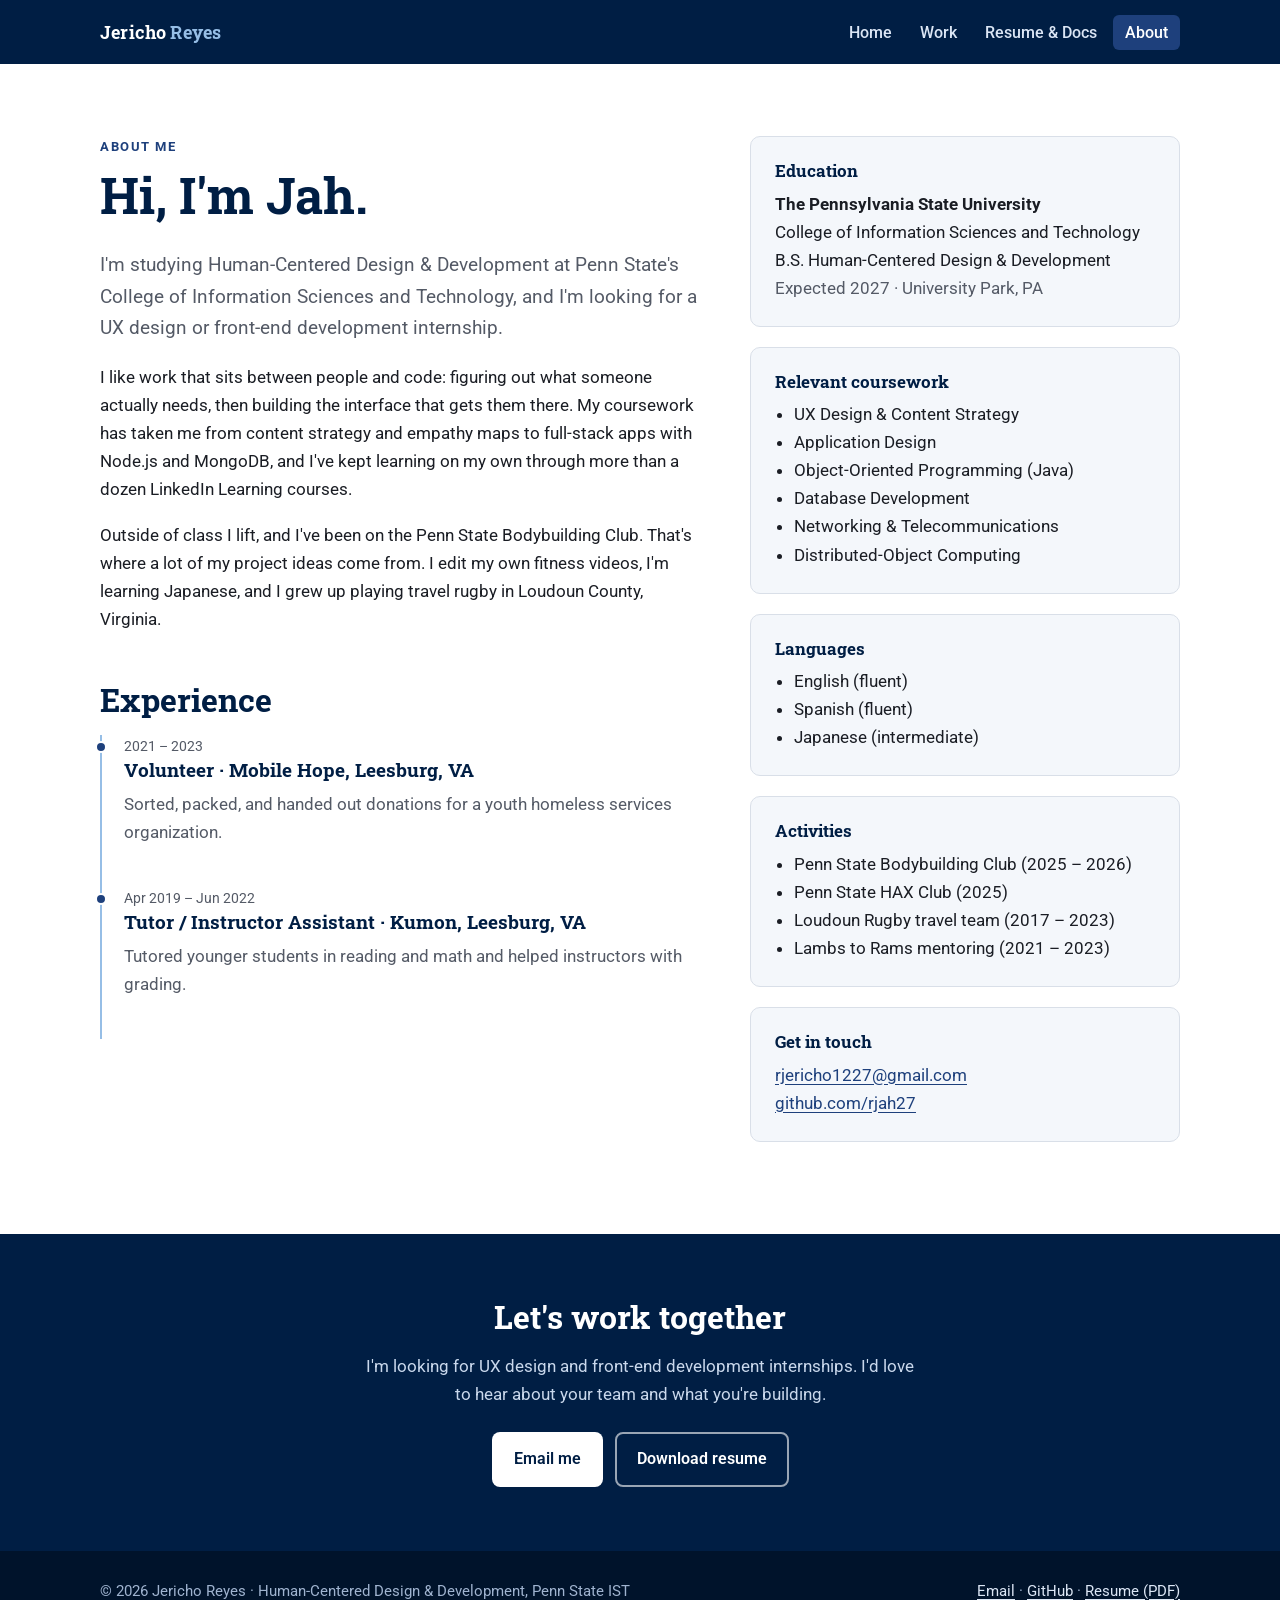
==== about.html @ 734ac3e8 "New portfolio site" ====
<!DOCTYPE html>
<html lang="en">
<head>
<meta charset="utf-8">
<meta name="viewport" content="width=device-width, initial-scale=1">
<title>About · Jericho Reyes</title>
<meta name="description" content="About Jericho Reyes: Penn State HCDD student, bilingual communicator, and aspiring UX designer and front-end developer.">
<meta property="og:title" content="About · Jericho Reyes">
<meta property="og:description" content="About Jericho Reyes: Penn State HCDD student, bilingual communicator, and aspiring UX designer and front-end developer.">
<link rel="icon" href="data:image/svg+xml,%3Csvg xmlns='http://www.w3.org/2000/svg' viewBox='0 0 64 64'%3E%3Crect width='64' height='64' rx='12' fill='%23001e44'/%3E%3Ctext x='32' y='42' font-family='Georgia,serif' font-size='28' font-weight='700' fill='%2396bee6' text-anchor='middle'%3EJR%3C/text%3E%3C/svg%3E">
<link rel="preconnect" href="https://fonts.googleapis.com">
<link rel="preconnect" href="https://fonts.gstatic.com" crossorigin>
<link href="https://fonts.googleapis.com/css2?family=Roboto:wght@400;500;700&family=Roboto+Slab:wght@600;700&display=swap" rel="stylesheet">
<link rel="stylesheet" href="css/style.css">
</head>
<body>
<a class="skip-link" href="#main">Skip to content</a>
<header class="site-header">
  <div class="container">
    <a class="brand" href="index.html">Jericho <span>Reyes</span></a>
    <button class="nav-toggle" type="button" aria-expanded="false" aria-controls="site-nav">Menu</button>
    <nav id="site-nav" class="nav" aria-label="Main"><ul><li><a href="index.html">Home</a></li><li><a href="work.html">Work</a></li><li><a href="documents.html">Resume & Docs</a></li><li><a href="about.html" aria-current="page">About</a></li></ul></nav>
  </div>
</header>
<main id="main">
<section class="section">
  <div class="container about-grid">
    <div>
      <p class="eyebrow">About me</p>
      <h1>Hi, I'm Jah.</h1>
      <p class="lead">I'm studying Human-Centered Design &amp; Development at Penn State's College of Information Sciences and Technology, and I'm looking for a UX design or front-end development internship.</p>
      <p>I like work that sits between people and code: figuring out what someone actually needs, then building the interface that gets them there. My coursework has taken me from content strategy and empathy maps to full-stack apps with Node.js and MongoDB, and I've kept learning on my own through more than a dozen LinkedIn Learning courses.</p>
      <p>Outside of class I lift, and I've been on the Penn State Bodybuilding Club. That's where a lot of my project ideas come from. I edit my own fitness videos, I'm learning Japanese, and I grew up playing travel rugby in Loudoun County, Virginia.</p>
      <!-- TODO(Jah): add a photo of yourself here if you'd like: <img src="assets/img/jah.jpg" alt="Jericho Reyes"> -->

      <h2 style="margin-top:48px">Experience</h2>
      <ol class="timeline">
        <li><div class="when">2021 – 2023</div><h3>Volunteer · Mobile Hope, Leesburg, VA</h3><p class="muted">Sorted, packed, and handed out donations for a youth homeless services organization.</p></li>
        <li><div class="when">Apr 2019 – Jun 2022</div><h3>Tutor / Instructor Assistant · Kumon, Leesburg, VA</h3><p class="muted">Tutored younger students in reading and math and helped instructors with grading.</p></li>
      </ol>
    </div>
    <aside>
      <div class="side-card">
        <h3>Education</h3>
        <p style="margin:0"><strong>The Pennsylvania State University</strong><br>College of Information Sciences and Technology<br>B.S. Human-Centered Design &amp; Development<br><span class="muted">Expected 2027 · University Park, PA</span></p>
      </div>
      <div class="side-card">
        <h3>Relevant coursework</h3>
        <ul><li>UX Design &amp; Content Strategy</li><li>Application Design</li><li>Object-Oriented Programming (Java)</li><li>Database Development</li><li>Networking &amp; Telecommunications</li><li>Distributed-Object Computing</li></ul>
      </div>
      <div class="side-card">
        <h3>Languages</h3>
        <ul><li>English (fluent)</li><li>Spanish (fluent)</li><li>Japanese (intermediate)</li></ul>
      </div>
      <div class="side-card">
        <h3>Activities</h3>
        <ul><li>Penn State Bodybuilding Club (2025 – 2026)</li><li>Penn State HAX Club (2025)</li><li>Loudoun Rugby travel team (2017 – 2023)</li><li>Lambs to Rams mentoring (2021 – 2023)</li></ul>
      </div>
      <div class="side-card">
        <h3>Get in touch</h3>
        <p style="margin:0"><a href="mailto:rjericho1227@gmail.com">rjericho1227@gmail.com</a><br><a href="https://github.com/rjah27" target="_blank" rel="noopener">github.com/rjah27</a></p>
      </div>
    </aside>
  </div>
</section>
<section class="cta">
  <div class="container">
    <h2>Let's work together</h2>
    <p>I'm looking for UX design and front-end development internships. I'd love to hear about your team and what you're building.</p>
    <div class="btn-row">
      <a class="btn btn-light" href="mailto:rjericho1227@gmail.com">Email me</a>
      <a class="btn btn-ghost-light" href="assets/docs/Jericho-Reyes-Resume.pdf" target="_blank" rel="noopener">Download resume</a>
    </div>
  </div>
</section>
</main>
<footer class="site-footer">
  <div class="container">
    <p style="margin:0">© <span data-year>2026</span> Jericho Reyes · Human-Centered Design &amp; Development, Penn State IST</p>
    <p style="margin:0"><a href="mailto:rjericho1227@gmail.com">Email</a> · <a href="https://github.com/rjah27" target="_blank" rel="noopener">GitHub</a> · <a href="assets/docs/Jericho-Reyes-Resume.pdf" target="_blank" rel="noopener">Resume (PDF)</a></p>
  </div>
</footer>
<script src="data/projects.js"></script>
<script src="js/main.js"></script>
</body>
</html>
---- css/style.css ----
/* =========================================================
   Jericho Reyes — Portfolio
   Palette inspired by Penn State colors (navy + blues)
   ========================================================= */
:root {
  --navy: #001e44;        /* Nittany Navy */
  --blue: #1e407c;        /* Beaver Blue */
  --sky: #96bee6;         /* Pugh Blue */
  --sky-soft: #e6eef8;
  --ink: #1a1d24;
  --muted: #545a66;
  --line: #d9dfe8;
  --bg: #ffffff;
  --bg-alt: #f4f7fb;
  --accent: #009cde;      /* Pa. sky accent, used sparingly */
  --radius: 10px;
  --shadow: 0 1px 2px rgba(0, 30, 68, .06), 0 6px 20px rgba(0, 30, 68, .08);
  --max: 1120px;
  --font-body: "Roboto", system-ui, -apple-system, "Segoe UI", sans-serif;
  --font-head: "Roboto Slab", Georgia, serif;
}

*, *::before, *::after { box-sizing: border-box; }
html { scroll-behavior: smooth; }
@media (prefers-reduced-motion: reduce) {
  html { scroll-behavior: auto; }
  *, *::before, *::after { transition: none !important; animation: none !important; }
}

body {
  margin: 0;
  font-family: var(--font-body);
  font-size: 1.0625rem;
  line-height: 1.65;
  color: var(--ink);
  background: var(--bg);
}
img, video { max-width: 100%; display: block; }
a { color: var(--blue); text-underline-offset: 3px; }
a:hover { color: var(--navy); }
:focus-visible { outline: 3px solid var(--accent); outline-offset: 3px; border-radius: 4px; }

h1, h2, h3 { font-family: var(--font-head); color: var(--navy); line-height: 1.2; margin: 0 0 .5em; }
h1 { font-size: clamp(2rem, 4.5vw, 3.1rem); }
h2 { font-size: clamp(1.5rem, 3vw, 2rem); }
h3 { font-size: 1.2rem; }
p { margin: 0 0 1em; }

.container { width: 100%; max-width: var(--max); margin: 0 auto; padding: 0 20px; }
.section { padding: 72px 0; }
.section.alt { background: var(--bg-alt); }
.eyebrow { font-size: .8rem; font-weight: 700; letter-spacing: .12em; text-transform: uppercase; color: var(--blue); margin-bottom: .6em; }
.lead { font-size: 1.2rem; color: var(--muted); max-width: 62ch; }
.muted { color: var(--muted); }

.skip-link { position: absolute; left: -999px; top: 8px; background: var(--navy); color: #fff; padding: 8px 14px; z-index: 100; border-radius: 6px; }
.skip-link:focus { left: 8px; }

/* ---------- Header ---------- */
.site-header { background: var(--navy); color: #fff; position: sticky; top: 0; z-index: 50; }
.site-header .container { display: flex; align-items: center; justify-content: space-between; min-height: 64px; gap: 16px; }
.brand { color: #fff; text-decoration: none; font-family: var(--font-head); font-weight: 700; font-size: 1.15rem; letter-spacing: .01em; }
.brand span { color: var(--sky); }
.brand:hover { color: #fff; }
.nav ul { list-style: none; display: flex; gap: 4px; margin: 0; padding: 0; }
.nav a { color: #dbe6f5; text-decoration: none; padding: 8px 12px; border-radius: 6px; font-weight: 500; font-size: .98rem; }
.nav a:hover { background: rgba(255,255,255,.08); color: #fff; }
.nav a[aria-current="page"] { background: var(--blue); color: #fff; }
.nav-toggle { display: none; background: none; border: 1px solid rgba(255,255,255,.35); color: #fff; border-radius: 6px; padding: 6px 10px; font: inherit; cursor: pointer; }

@media (max-width: 760px) {
  .nav-toggle { display: inline-block; }
  .nav { position: absolute; top: 64px; left: 0; right: 0; background: var(--navy); display: none; border-top: 1px solid rgba(255,255,255,.12); }
  .nav.open { display: block; }
  .nav ul { flex-direction: column; padding: 8px 12px 16px; }
  .nav a { display: block; padding: 12px; }
}

/* ---------- Buttons ---------- */
.btn { display: inline-flex; align-items: center; gap: 8px; padding: 12px 20px; border-radius: 8px; font-weight: 600; text-decoration: none; border: 2px solid transparent; transition: background .15s, color .15s, border-color .15s; font-size: 1rem; cursor: pointer; }
.btn-primary { background: var(--blue); color: #fff; }
.btn-primary:hover { background: var(--navy); color: #fff; }
.btn-light { background: #fff; color: var(--navy); }
.btn-light:hover { background: var(--sky-soft); color: var(--navy); }
.btn-outline { border-color: currentColor; color: var(--blue); background: transparent; }
.btn-outline:hover { background: var(--sky-soft); }
.btn-ghost-light { border-color: rgba(255,255,255,.6); color: #fff; }
.btn-ghost-light:hover { background: rgba(255,255,255,.1); color: #fff; }
.btn-row { display: flex; flex-wrap: wrap; gap: 12px; }

/* ---------- Hero ---------- */
.hero { background: linear-gradient(160deg, var(--navy) 0%, var(--blue) 100%); color: #fff; padding: 88px 0 96px; position: relative; overflow: hidden; }
.hero::after { content: ""; position: absolute; right: -120px; top: -120px; width: 420px; height: 420px; border-radius: 50%; border: 60px solid rgba(150,190,230,.12); }
.hero h1 { color: #fff; max-width: 18ch; }
.hero .eyebrow { color: var(--sky); }
.hero p.lead { color: #d5e2f3; }
.hero .btn-row { margin-top: 28px; }
.hero-meta { display: flex; flex-wrap: wrap; gap: 8px 20px; margin-top: 28px; color: #c3d4ea; font-size: .95rem; padding: 0; list-style: none; }

/* ---------- Cards ---------- */
.grid { display: grid; gap: 24px; }
.grid-3 { grid-template-columns: repeat(auto-fill, minmax(300px, 1fr)); }
.card { background: #fff; border: 1px solid var(--line); border-radius: var(--radius); overflow: hidden; display: flex; flex-direction: column; box-shadow: var(--shadow); transition: transform .15s, box-shadow .15s; }
.card:hover { transform: translateY(-3px); box-shadow: 0 2px 4px rgba(0,30,68,.08), 0 12px 28px rgba(0,30,68,.12); }
.card-media { aspect-ratio: 16 / 10; background: var(--sky-soft); overflow: hidden; border-bottom: 1px solid var(--line); }
.card-media img { width: 100%; height: 100%; object-fit: cover; object-position: top center; }
.card-body { padding: 20px 22px 22px; display: flex; flex-direction: column; flex: 1; }
.card-body h3 { margin-bottom: .35em; }
.card-body h3 a { color: var(--navy); text-decoration: none; }
.card-body h3 a::after { content: ""; position: absolute; inset: 0; }
.card { position: relative; }
.card-body p { color: var(--muted); font-size: .98rem; }
.card-meta { font-size: .85rem; color: var(--muted); margin-bottom: .6em; }
.tags { display: flex; flex-wrap: wrap; gap: 6px; margin-top: auto; padding: 0; list-style: none; }
.tag { font-size: .78rem; font-weight: 600; color: var(--blue); background: var(--sky-soft); padding: 3px 9px; border-radius: 999px; }

/* ---------- Filters ---------- */
.filters { display: flex; flex-wrap: wrap; gap: 8px; margin: 8px 0 32px; }
.filter-btn { font: inherit; font-size: .95rem; font-weight: 600; padding: 8px 16px; border-radius: 999px; border: 1.5px solid var(--line); background: #fff; color: var(--muted); cursor: pointer; }
.filter-btn:hover { border-color: var(--blue); color: var(--blue); }
.filter-btn[aria-pressed="true"] { background: var(--navy); border-color: var(--navy); color: #fff; }

/* ---------- Skills ---------- */
.skills { display: grid; grid-template-columns: repeat(auto-fit, minmax(240px, 1fr)); gap: 20px; }
.skill-group { background: #fff; border: 1px solid var(--line); border-left: 4px solid var(--blue); border-radius: var(--radius); padding: 20px 22px; }
.skill-group h3 { font-size: 1.05rem; margin-bottom: .6em; }
.skill-group ul { margin: 0; padding-left: 1.1em; color: var(--muted); }

/* ---------- Case study ---------- */
.cs-hero { background: var(--bg-alt); padding: 56px 0 40px; border-bottom: 1px solid var(--line); }
.back-link { display: inline-block; margin-bottom: 18px; font-weight: 600; text-decoration: none; }
.facts { display: grid; grid-template-columns: repeat(auto-fit, minmax(170px, 1fr)); gap: 16px 28px; margin: 28px 0 0; padding: 0; }
.facts div { border-top: 2px solid var(--sky); padding-top: 10px; }
.facts dt { font-size: .78rem; text-transform: uppercase; letter-spacing: .1em; font-weight: 700; color: var(--blue); }
.facts dd { margin: 4px 0 0; color: var(--ink); }
.cs-body { display: grid; grid-template-columns: minmax(0, 1fr); gap: 0; max-width: 800px; }
.cs-section { padding: 36px 0; border-bottom: 1px solid var(--line); }
.cs-section:last-child { border-bottom: 0; }
.cs-section ul { padding-left: 1.2em; }
.cs-section li { margin-bottom: .4em; }
.gallery { display: grid; grid-template-columns: repeat(auto-fit, minmax(280px, 1fr)); gap: 20px; margin: 8px 0 0; }
.gallery figure { margin: 0; background: #fff; border: 1px solid var(--line); border-radius: var(--radius); overflow: hidden; }
.gallery figcaption { font-size: .88rem; color: var(--muted); padding: 10px 14px; border-top: 1px solid var(--line); }
.media-wide { margin: 8px 0 0; border-radius: var(--radius); overflow: hidden; border: 1px solid var(--line); background: #000; }
.audio-card { background: linear-gradient(135deg, var(--navy), var(--blue)); color: #fff; border-radius: var(--radius); padding: 24px; }
.audio-card p { color: #d5e2f3; }
.audio-card audio { width: 100%; margin-top: 8px; }
.callout { background: var(--sky-soft); border-left: 4px solid var(--blue); padding: 16px 20px; border-radius: 0 var(--radius) var(--radius) 0; }
.next-prev { display: flex; justify-content: space-between; gap: 16px; flex-wrap: wrap; padding: 40px 0 8px; }

/* ---------- Documents ---------- */
.doc-list { display: grid; grid-template-columns: repeat(auto-fill, minmax(300px, 1fr)); gap: 20px; }
.doc { display: flex; gap: 16px; align-items: flex-start; background: #fff; border: 1px solid var(--line); border-radius: var(--radius); padding: 20px; box-shadow: var(--shadow); }
.doc-icon { flex: none; width: 44px; height: 52px; border-radius: 6px; background: var(--navy); color: #fff; font-size: .72rem; font-weight: 700; display: grid; place-items: center; letter-spacing: .05em; }
.doc h3 { font-size: 1.05rem; margin-bottom: .25em; }
.doc p { font-size: .93rem; color: var(--muted); margin-bottom: .6em; }
.cert-list { list-style: none; padding: 0; margin: 0; display: grid; grid-template-columns: repeat(auto-fill, minmax(280px, 1fr)); gap: 10px 24px; }
.cert-list li { border-bottom: 1px solid var(--line); padding: 10px 0; display: flex; justify-content: space-between; gap: 12px; align-items: baseline; }
.cert-list a { font-weight: 500; }
.cert-list span { font-size: .82rem; color: var(--muted); white-space: nowrap; }

/* ---------- About ---------- */
.about-grid { display: grid; grid-template-columns: 1.4fr 1fr; gap: 48px; align-items: start; }
@media (max-width: 860px) { .about-grid { grid-template-columns: 1fr; } }
.timeline { list-style: none; margin: 0; padding: 0; border-left: 2px solid var(--sky); }
.timeline li { position: relative; padding: 0 0 24px 22px; }
.timeline li::before { content: ""; position: absolute; left: -7px; top: 6px; width: 12px; height: 12px; border-radius: 50%; background: var(--blue); border: 2px solid #fff; }
.timeline .when { font-size: .85rem; color: var(--muted); }
.side-card { background: var(--bg-alt); border: 1px solid var(--line); border-radius: var(--radius); padding: 24px; margin-bottom: 20px; }
.side-card h3 { font-size: 1.05rem; }
.side-card ul { margin: 0; padding-left: 1.1em; }

/* ---------- CTA + Footer ---------- */
.cta { background: var(--navy); color: #fff; padding: 64px 0; text-align: center; }
.cta h2 { color: #fff; }
.cta p { color: #c9d8ec; max-width: 56ch; margin: 0 auto 24px; }
.cta .btn-row { justify-content: center; }
.site-footer { background: #00132b; color: #9fb3cf; padding: 28px 0; font-size: .92rem; }
.site-footer .container { display: flex; flex-wrap: wrap; justify-content: space-between; gap: 12px; }
.site-footer a { color: #dbe6f5; }

.empty-state { text-align: center; padding: 60px 20px; color: var(--muted); }
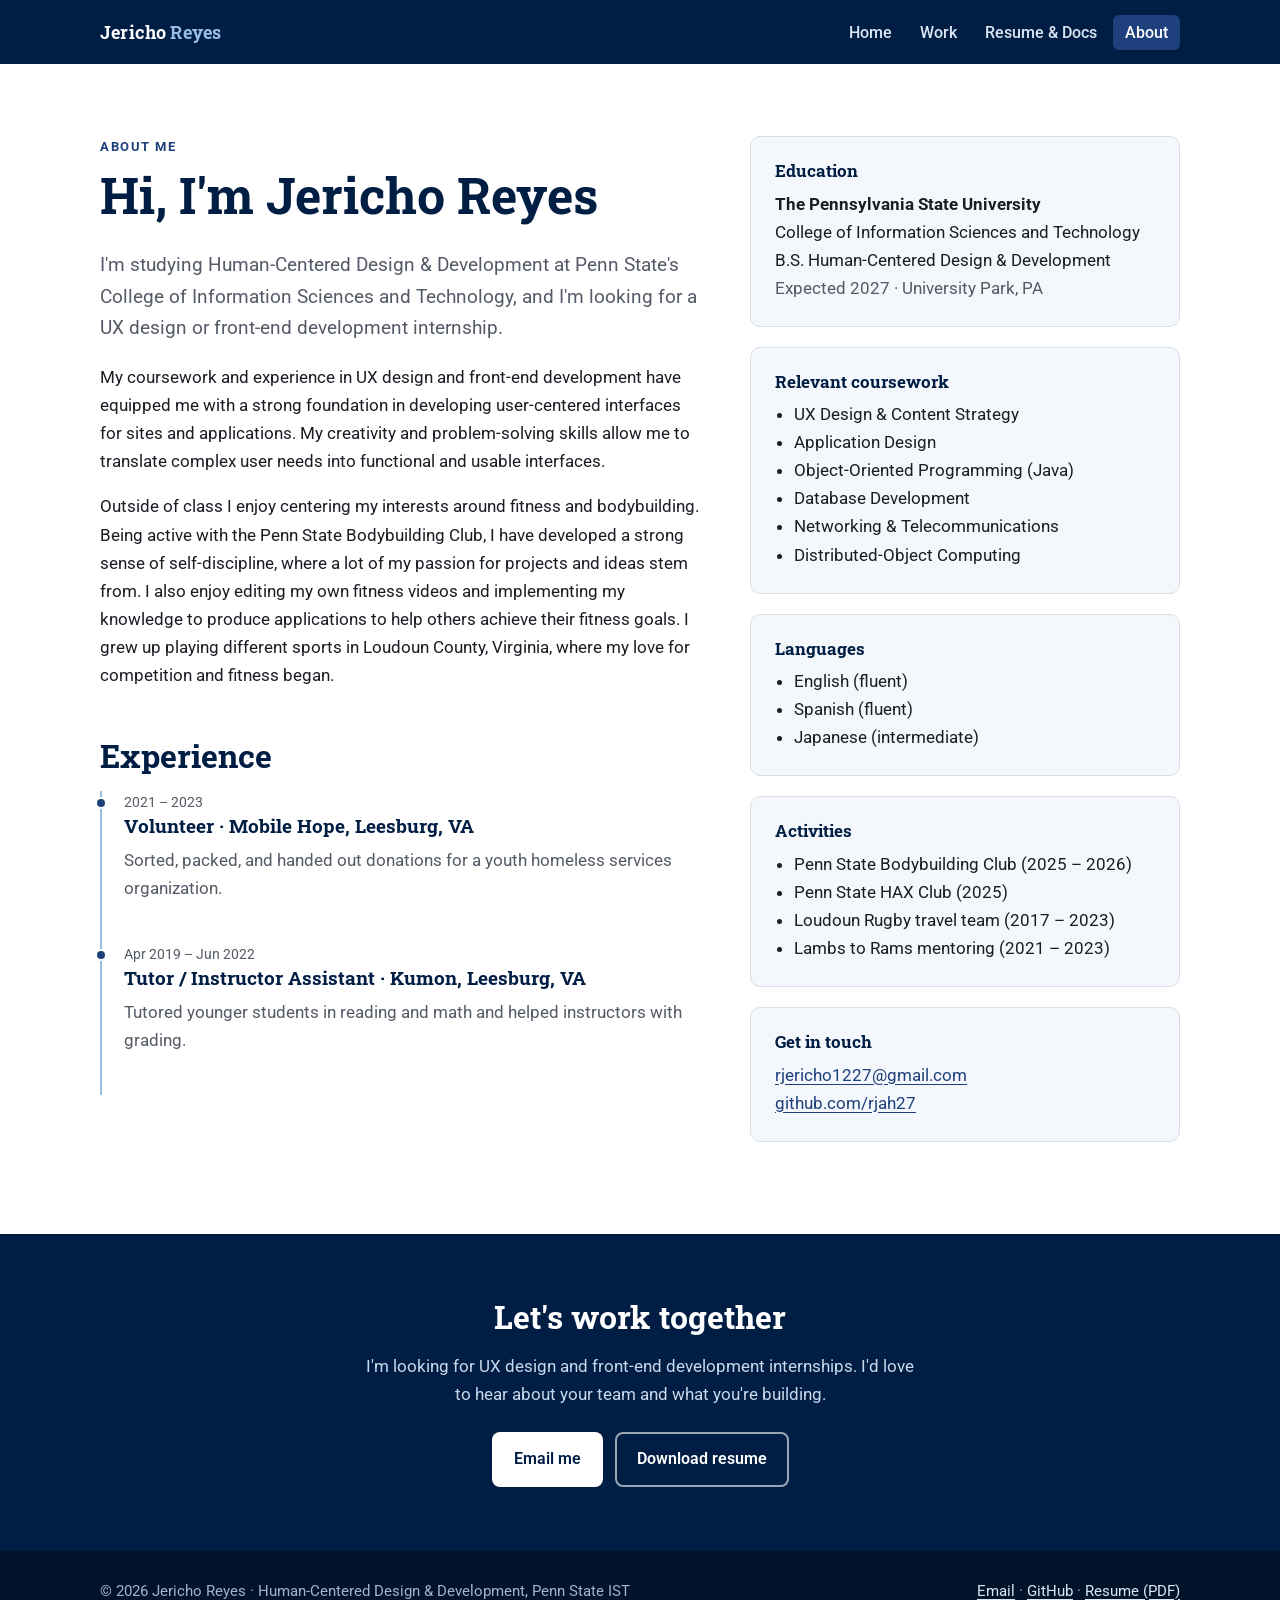
==== commit b1f6ef31: "Fixed Text" ====
--- a/about.html
+++ b/about.html
@@ -3,7 +3,7 @@
 <head>
 <meta charset="utf-8">
 <meta name="viewport" content="width=device-width, initial-scale=1">
-<title>About · Jericho Reyes</title>
+<title>About - Jericho Reyes</title>
 <meta name="description" content="About Jericho Reyes: Penn State HCDD student, bilingual communicator, and aspiring UX designer and front-end developer.">
 <meta property="og:title" content="About · Jericho Reyes">
 <meta property="og:description" content="About Jericho Reyes: Penn State HCDD student, bilingual communicator, and aspiring UX designer and front-end developer.">
@@ -27,11 +27,11 @@
   <div class="container about-grid">
     <div>
       <p class="eyebrow">About me</p>
-      <h1>Hi, I'm Jah.</h1>
+      <h1>Hi, I'm Jericho Reyes</h1>
       <p class="lead">I'm studying Human-Centered Design &amp; Development at Penn State's College of Information Sciences and Technology, and I'm looking for a UX design or front-end development internship.</p>
-      <p>I like work that sits between people and code: figuring out what someone actually needs, then building the interface that gets them there. My coursework has taken me from content strategy and empathy maps to full-stack apps with Node.js and MongoDB, and I've kept learning on my own through more than a dozen LinkedIn Learning courses.</p>
-      <p>Outside of class I lift, and I've been on the Penn State Bodybuilding Club. That's where a lot of my project ideas come from. I edit my own fitness videos, I'm learning Japanese, and I grew up playing travel rugby in Loudoun County, Virginia.</p>
-      <!-- TODO(Jah): add a photo of yourself here if you'd like: <img src="assets/img/jah.jpg" alt="Jericho Reyes"> -->
+      <p>My coursework and experience in UX design and front-end development have equipped me with a strong foundation in developing user-centered interfaces for sites and applications. My creativity and problem-solving skills allow me to translate complex user needs into functional and usable interfaces.
+      <p>Outside of class I enjoy centering my interests around fitness and bodybuilding. Being active with the Penn State Bodybuilding Club, I have developed a strong sense of self-discipline, where a lot of my passion for projects and ideas stem from. I also enjoy editing my own fitness videos and implementing my knowledge to produce applications to help others achieve their fitness goals. I grew up playing different sports in Loudoun County, Virginia, where my love for competition and fitness began.</p>
+
 
       <h2 style="margin-top:48px">Experience</h2>
       <ol class="timeline">
--- a/css/style.css
+++ b/css/style.css
@@ -56,7 +56,7 @@
 .skip-link { position: absolute; left: -999px; top: 8px; background: var(--navy); color: #fff; padding: 8px 14px; z-index: 100; border-radius: 6px; }
 .skip-link:focus { left: 8px; }
 
-/* ---------- Header ---------- */
+/* HEADER */
 .site-header { background: var(--navy); color: #fff; position: sticky; top: 0; z-index: 50; }
 .site-header .container { display: flex; align-items: center; justify-content: space-between; min-height: 64px; gap: 16px; }
 .brand { color: #fff; text-decoration: none; font-family: var(--font-head); font-weight: 700; font-size: 1.15rem; letter-spacing: .01em; }
@@ -76,7 +76,7 @@
   .nav a { display: block; padding: 12px; }
 }
 
-/* ---------- Buttons ---------- */
+/* BUTTONS */
 .btn { display: inline-flex; align-items: center; gap: 8px; padding: 12px 20px; border-radius: 8px; font-weight: 600; text-decoration: none; border: 2px solid transparent; transition: background .15s, color .15s, border-color .15s; font-size: 1rem; cursor: pointer; }
 .btn-primary { background: var(--blue); color: #fff; }
 .btn-primary:hover { background: var(--navy); color: #fff; }
@@ -88,7 +88,7 @@
 .btn-ghost-light:hover { background: rgba(255,255,255,.1); color: #fff; }
 .btn-row { display: flex; flex-wrap: wrap; gap: 12px; }
 
-/* ---------- Hero ---------- */
+/* HERO */
 .hero { background: linear-gradient(160deg, var(--navy) 0%, var(--blue) 100%); color: #fff; padding: 88px 0 96px; position: relative; overflow: hidden; }
 .hero::after { content: ""; position: absolute; right: -120px; top: -120px; width: 420px; height: 420px; border-radius: 50%; border: 60px solid rgba(150,190,230,.12); }
 .hero h1 { color: #fff; max-width: 18ch; }
@@ -97,7 +97,7 @@
 .hero .btn-row { margin-top: 28px; }
 .hero-meta { display: flex; flex-wrap: wrap; gap: 8px 20px; margin-top: 28px; color: #c3d4ea; font-size: .95rem; padding: 0; list-style: none; }
 
-/* ---------- Cards ---------- */
+/* CARDS */
 .grid { display: grid; gap: 24px; }
 .grid-3 { grid-template-columns: repeat(auto-fill, minmax(300px, 1fr)); }
 .card { background: #fff; border: 1px solid var(--line); border-radius: var(--radius); overflow: hidden; display: flex; flex-direction: column; box-shadow: var(--shadow); transition: transform .15s, box-shadow .15s; }
@@ -114,19 +114,19 @@
 .tags { display: flex; flex-wrap: wrap; gap: 6px; margin-top: auto; padding: 0; list-style: none; }
 .tag { font-size: .78rem; font-weight: 600; color: var(--blue); background: var(--sky-soft); padding: 3px 9px; border-radius: 999px; }
 
-/* ---------- Filters ---------- */
+/* FILTERS */
 .filters { display: flex; flex-wrap: wrap; gap: 8px; margin: 8px 0 32px; }
 .filter-btn { font: inherit; font-size: .95rem; font-weight: 600; padding: 8px 16px; border-radius: 999px; border: 1.5px solid var(--line); background: #fff; color: var(--muted); cursor: pointer; }
 .filter-btn:hover { border-color: var(--blue); color: var(--blue); }
 .filter-btn[aria-pressed="true"] { background: var(--navy); border-color: var(--navy); color: #fff; }
 
-/* ---------- Skills ---------- */
+/* SKILLS */
 .skills { display: grid; grid-template-columns: repeat(auto-fit, minmax(240px, 1fr)); gap: 20px; }
 .skill-group { background: #fff; border: 1px solid var(--line); border-left: 4px solid var(--blue); border-radius: var(--radius); padding: 20px 22px; }
 .skill-group h3 { font-size: 1.05rem; margin-bottom: .6em; }
 .skill-group ul { margin: 0; padding-left: 1.1em; color: var(--muted); }
 
-/* ---------- Case study ---------- */
+/* CASE STUDY */
 .cs-hero { background: var(--bg-alt); padding: 56px 0 40px; border-bottom: 1px solid var(--line); }
 .back-link { display: inline-block; margin-bottom: 18px; font-weight: 600; text-decoration: none; }
 .facts { display: grid; grid-template-columns: repeat(auto-fit, minmax(170px, 1fr)); gap: 16px 28px; margin: 28px 0 0; padding: 0; }
@@ -148,7 +148,7 @@
 .callout { background: var(--sky-soft); border-left: 4px solid var(--blue); padding: 16px 20px; border-radius: 0 var(--radius) var(--radius) 0; }
 .next-prev { display: flex; justify-content: space-between; gap: 16px; flex-wrap: wrap; padding: 40px 0 8px; }
 
-/* ---------- Documents ---------- */
+/* DOCS */
 .doc-list { display: grid; grid-template-columns: repeat(auto-fill, minmax(300px, 1fr)); gap: 20px; }
 .doc { display: flex; gap: 16px; align-items: flex-start; background: #fff; border: 1px solid var(--line); border-radius: var(--radius); padding: 20px; box-shadow: var(--shadow); }
 .doc-icon { flex: none; width: 44px; height: 52px; border-radius: 6px; background: var(--navy); color: #fff; font-size: .72rem; font-weight: 700; display: grid; place-items: center; letter-spacing: .05em; }
@@ -159,7 +159,7 @@
 .cert-list a { font-weight: 500; }
 .cert-list span { font-size: .82rem; color: var(--muted); white-space: nowrap; }
 
-/* ---------- About ---------- */
+/* ABOUT */
 .about-grid { display: grid; grid-template-columns: 1.4fr 1fr; gap: 48px; align-items: start; }
 @media (max-width: 860px) { .about-grid { grid-template-columns: 1fr; } }
 .timeline { list-style: none; margin: 0; padding: 0; border-left: 2px solid var(--sky); }
@@ -170,7 +170,7 @@
 .side-card h3 { font-size: 1.05rem; }
 .side-card ul { margin: 0; padding-left: 1.1em; }
 
-/* ---------- CTA + Footer ---------- */
+/* FOOTER */
 .cta { background: var(--navy); color: #fff; padding: 64px 0; text-align: center; }
 .cta h2 { color: #fff; }
 .cta p { color: #c9d8ec; max-width: 56ch; margin: 0 auto 24px; }
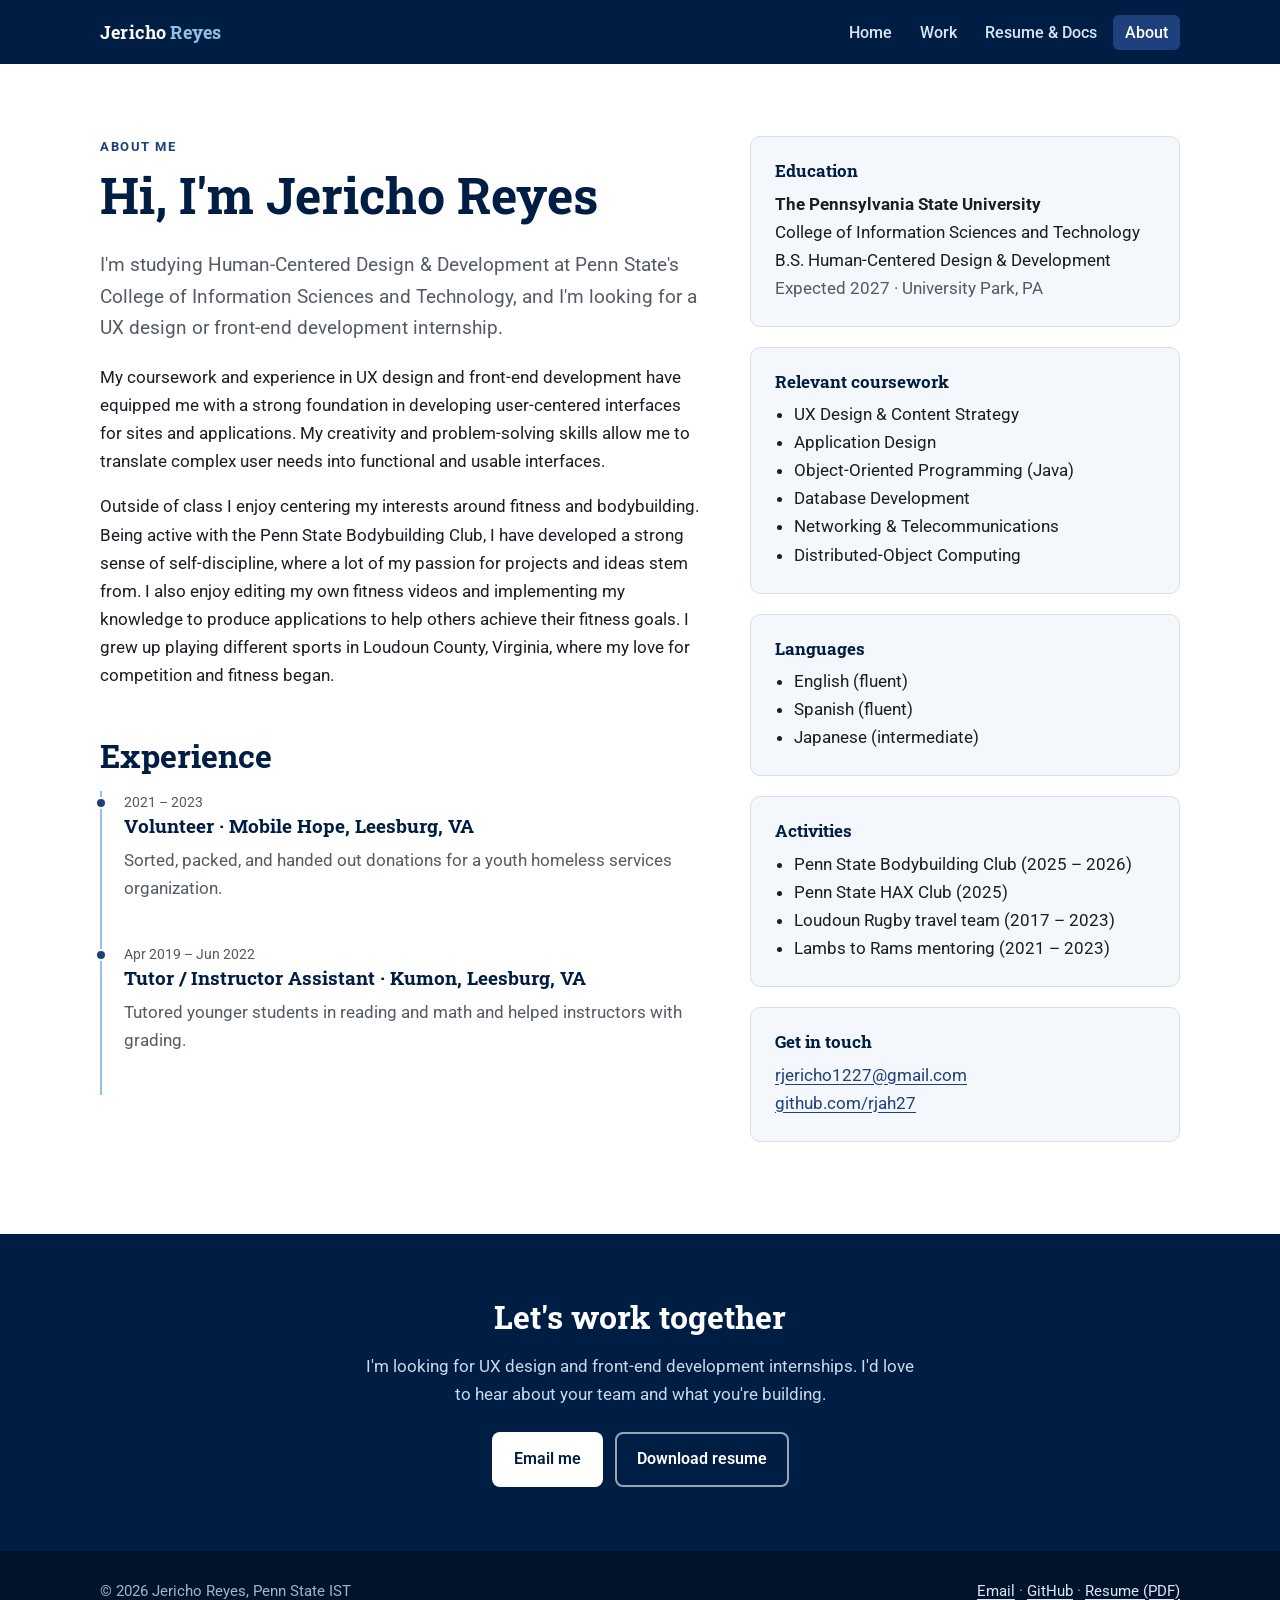
==== commit 9e2a4107: "CSS Changes to containers" ====
--- a/about.html
+++ b/about.html
@@ -76,7 +76,7 @@
 </main>
 <footer class="site-footer">
   <div class="container">
-    <p style="margin:0">© <span data-year>2026</span> Jericho Reyes · Human-Centered Design &amp; Development, Penn State IST</p>
+    <p style="margin:0">© <span data-year>2026</span> Jericho Reyes, Penn State IST</p>
     <p style="margin:0"><a href="mailto:rjericho1227@gmail.com">Email</a> · <a href="https://github.com/rjah27" target="_blank" rel="noopener">GitHub</a> · <a href="assets/docs/Jericho-Reyes-Resume.pdf" target="_blank" rel="noopener">Resume (PDF)</a></p>
   </div>
 </footer>
--- a/css/style.css
+++ b/css/style.css
@@ -100,8 +100,8 @@
 /* CARDS */
 .grid { display: grid; gap: 24px; }
 .grid-3 { grid-template-columns: repeat(auto-fill, minmax(300px, 1fr)); }
-.card { background: #fff; border: 1px solid var(--line); border-radius: var(--radius); overflow: hidden; display: flex; flex-direction: column; box-shadow: var(--shadow); transition: transform .15s, box-shadow .15s; }
-.card:hover { transform: translateY(-3px); box-shadow: 0 2px 4px rgba(0,30,68,.08), 0 12px 28px rgba(0,30,68,.12); }
+.card { background: #fff; border: 1px solid var(--line); border-radius: var(--radius); overflow: hidden; display: flex; flex-direction: column; box-shadow: var(--shadow); transition: background-color .15s, border-color .15s, box-shadow .15s, filter .15s; }
+.card:hover { background: #f7f9fc; border-color: #c8d3df; filter: brightness(.98); box-shadow: var(--shadow); }
 .card-media { aspect-ratio: 16 / 10; background: var(--sky-soft); overflow: hidden; border-bottom: 1px solid var(--line); }
 .card-media img { width: 100%; height: 100%; object-fit: cover; object-position: top center; }
 .card-body { padding: 20px 22px 22px; display: flex; flex-direction: column; flex: 1; }
@@ -150,7 +150,8 @@
 
 /* DOCS */
 .doc-list { display: grid; grid-template-columns: repeat(auto-fill, minmax(300px, 1fr)); gap: 20px; }
-.doc { display: flex; gap: 16px; align-items: flex-start; background: #fff; border: 1px solid var(--line); border-radius: var(--radius); padding: 20px; box-shadow: var(--shadow); }
+.doc { display: flex; gap: 16px; align-items: flex-start; background: #fff; border: 1px solid var(--line); border-radius: var(--radius); padding: 20px; box-shadow: var(--shadow); transition: background-color .15s, border-color .15s, box-shadow .15s, filter .15s; }
+.doc:hover { background: #f7f9fc; border-color: #c8d3df; filter: brightness(.98); box-shadow: var(--shadow); }
 .doc-icon { flex: none; width: 44px; height: 52px; border-radius: 6px; background: var(--navy); color: #fff; font-size: .72rem; font-weight: 700; display: grid; place-items: center; letter-spacing: .05em; }
 .doc h3 { font-size: 1.05rem; margin-bottom: .25em; }
 .doc p { font-size: .93rem; color: var(--muted); margin-bottom: .6em; }
@@ -166,7 +167,8 @@
 .timeline li { position: relative; padding: 0 0 24px 22px; }
 .timeline li::before { content: ""; position: absolute; left: -7px; top: 6px; width: 12px; height: 12px; border-radius: 50%; background: var(--blue); border: 2px solid #fff; }
 .timeline .when { font-size: .85rem; color: var(--muted); }
-.side-card { background: var(--bg-alt); border: 1px solid var(--line); border-radius: var(--radius); padding: 24px; margin-bottom: 20px; }
+.side-card { background: var(--bg-alt); border: 1px solid var(--line); border-radius: var(--radius); padding: 24px; margin-bottom: 20px; transition: background-color .15s, border-color .15s, box-shadow .15s, filter .15s; }
+.side-card:hover { background: #eef3f9; border-color: #c8d3df; filter: brightness(.98); box-shadow: var(--shadow); }
 .side-card h3 { font-size: 1.05rem; }
 .side-card ul { margin: 0; padding-left: 1.1em; }
 
